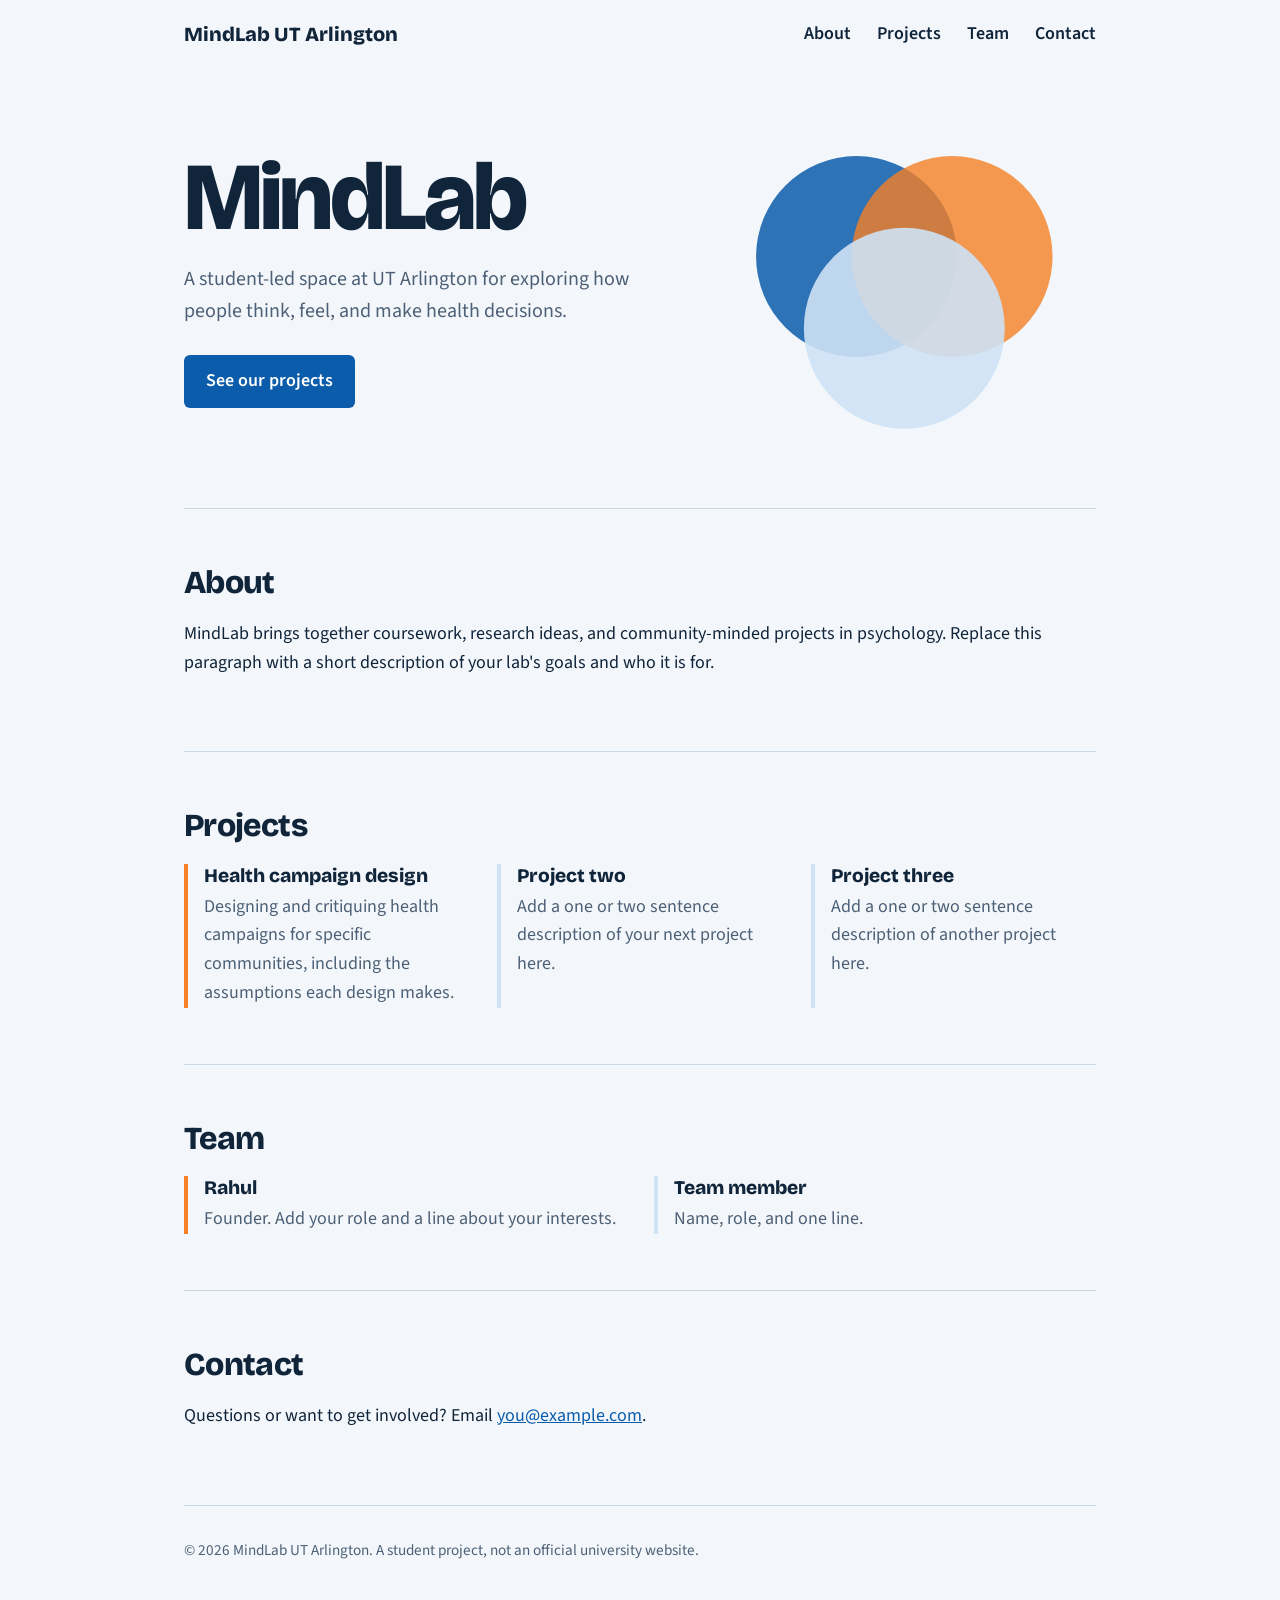
==== index.html @ 48d5389b "Add files via upload" ====
<!DOCTYPE html>
<html lang="en">
<head>
<meta charset="utf-8">
<meta name="viewport" content="width=device-width, initial-scale=1">
<title>MindLab UT Arlington</title>
<meta name="description" content="MindLab UT Arlington: psychology and health research projects.">
<link rel="stylesheet" href="https://fonts.googleapis.com/css2?family=Bricolage+Grotesque:opsz,wght@12..96,500;12..96,800&family=Source+Sans+3:wght@400;600&display=swap">
<style>
  :root{
    --ink:#10243a; --muted:#4d6076; --paper:#f3f7fb; --blue:#0b5cab; --sky:#cfe3f6; --orange:#f58025; --line:#c9d6e3;
    --head:"Bricolage Grotesque","Segoe UI",Arial,sans-serif; --body:"Source Sans 3","Segoe UI",Arial,sans-serif;
  }
  *{box-sizing:border-box}
  html{scroll-behavior:smooth}
  body{margin:0;background:var(--paper);color:var(--ink);font:18px/1.6 var(--body)}
  a{color:var(--blue)}
  a:focus-visible,button:focus-visible{outline:3px solid var(--orange);outline-offset:3px}
  .wrap{max-width:960px;margin:0 auto;padding:0 24px}
  header.top{display:flex;justify-content:space-between;align-items:center;padding:20px 0}
  .brand{font:800 20px var(--head);color:var(--ink);text-decoration:none}
  nav a{margin-left:22px;color:var(--ink);text-decoration:none;font-weight:600}
  nav a:hover{color:var(--blue)}
  .hero{display:grid;grid-template-columns:1.3fr 1fr;gap:32px;align-items:center;padding:56px 0 72px}
  h1{font:800 clamp(3rem,9vw,6rem)/.95 var(--head);margin:0 0 20px;letter-spacing:-.03em}
  .hero p{font-size:1.25rem;color:var(--muted);max-width:30em;margin:0 0 28px}
  .btn{display:inline-block;background:var(--blue);color:#fff;padding:12px 22px;border-radius:6px;text-decoration:none;font-weight:600}
  .btn:hover{background:#094a8b}
  .hero svg{width:100%;height:auto}
  section{padding:56px 0;border-top:1px solid var(--line)}
  h2{font:800 2rem/1.1 var(--head);margin:0 0 20px;letter-spacing:-.02em}
  .cols{display:grid;grid-template-columns:repeat(auto-fit,minmax(250px,1fr));gap:28px}
  h3{font:800 1.2rem var(--head);margin:0 0 6px}
  .item p{margin:0;color:var(--muted)}
  .item{border-left:4px solid var(--sky);padding-left:16px}
  .item:first-child{border-left-color:var(--orange)}
  footer{padding:32px 0 48px;color:var(--muted);font-size:.95rem;border-top:1px solid var(--line)}
  @media (max-width:720px){.hero{grid-template-columns:1fr;padding-top:24px}.hero svg{max-width:280px}nav a{margin-left:14px}}
</style>
</head>
<body>
<div class="wrap">
  <header class="top">
    <a class="brand" href="#top">MindLab UT Arlington</a>
    <nav aria-label="Main">
      <a href="#about">About</a>
      <a href="#projects">Projects</a>
      <a href="#team">Team</a>
      <a href="#contact">Contact</a>
    </nav>
  </header>

  <main id="top">
    <div class="hero">
      <div>
        <h1>MindLab</h1>
        <p>A student-led space at UT Arlington for exploring how people think, feel, and make health decisions.</p>
        <a class="btn" href="#projects">See our projects</a>
      </div>
      <svg viewBox="0 0 320 260" role="img" aria-label="Three overlapping circles representing ideas coming together">
        <circle cx="120" cy="110" r="84" fill="#0b5cab" fill-opacity=".85"/>
        <circle cx="200" cy="110" r="84" fill="#f58025" fill-opacity=".8"/>
        <circle cx="160" cy="170" r="84" fill="#cfe3f6" fill-opacity=".9"/>
      </svg>
    </div>

    <section id="about">
      <h2>About</h2>
      <p>MindLab brings together coursework, research ideas, and community-minded projects in psychology. Replace this paragraph with a short description of your lab's goals and who it is for.</p>
    </section>

    <section id="projects">
      <h2>Projects</h2>
      <div class="cols">
        <div class="item">
          <h3>Health campaign design</h3>
          <p>Designing and critiquing health campaigns for specific communities, including the assumptions each design makes.</p>
        </div>
        <div class="item">
          <h3>Project two</h3>
          <p>Add a one or two sentence description of your next project here.</p>
        </div>
        <div class="item">
          <h3>Project three</h3>
          <p>Add a one or two sentence description of another project here.</p>
        </div>
      </div>
    </section>

    <section id="team">
      <h2>Team</h2>
      <div class="cols">
        <div class="item"><h3>Rahul</h3><p>Founder. Add your role and a line about your interests.</p></div>
        <div class="item"><h3>Team member</h3><p>Name, role, and one line.</p></div>
      </div>
    </section>

    <section id="contact">
      <h2>Contact</h2>
      <p>Questions or want to get involved? Email <a href="mailto:you@example.com">you@example.com</a>.</p>
    </section>
  </main>

  <footer>© 2026 MindLab UT Arlington. A student project, not an official university website.</footer>
</div>
</body>
</html>
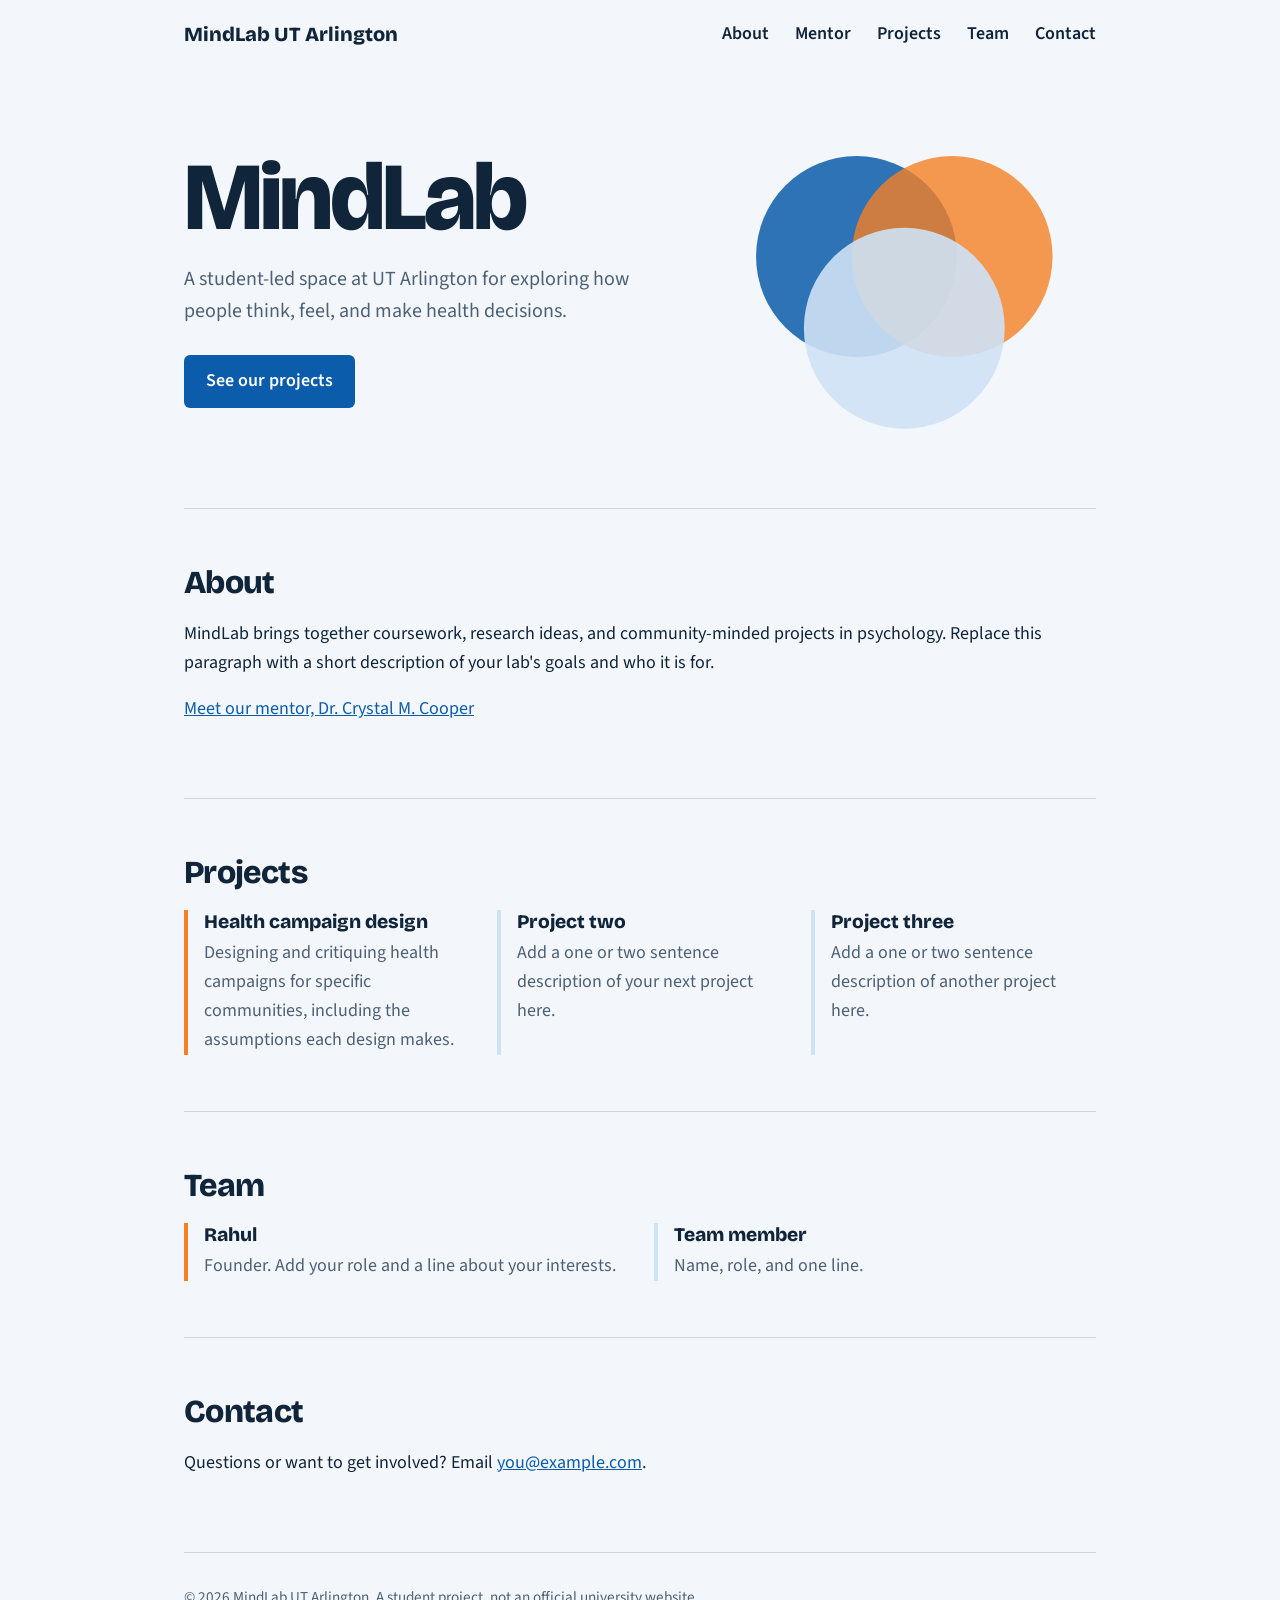
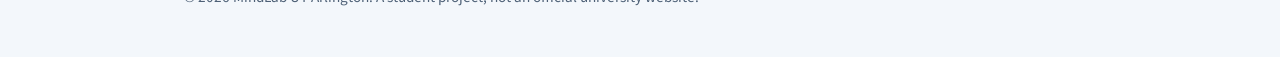
==== commit 94b0796a: "Rename index (1).html to index.html" ====
--- a/index.html
+++ b/index.html
@@ -44,6 +44,7 @@
     <a class="brand" href="#top">MindLab UT Arlington</a>
     <nav aria-label="Main">
       <a href="#about">About</a>
+      <a href="mentor.html">Mentor</a>
       <a href="#projects">Projects</a>
       <a href="#team">Team</a>
       <a href="#contact">Contact</a>
@@ -67,6 +68,7 @@
     <section id="about">
       <h2>About</h2>
       <p>MindLab brings together coursework, research ideas, and community-minded projects in psychology. Replace this paragraph with a short description of your lab's goals and who it is for.</p>
+      <p><a href="mentor.html">Meet our mentor, Dr. Crystal M. Cooper</a></p>
     </section>
 
     <section id="projects">
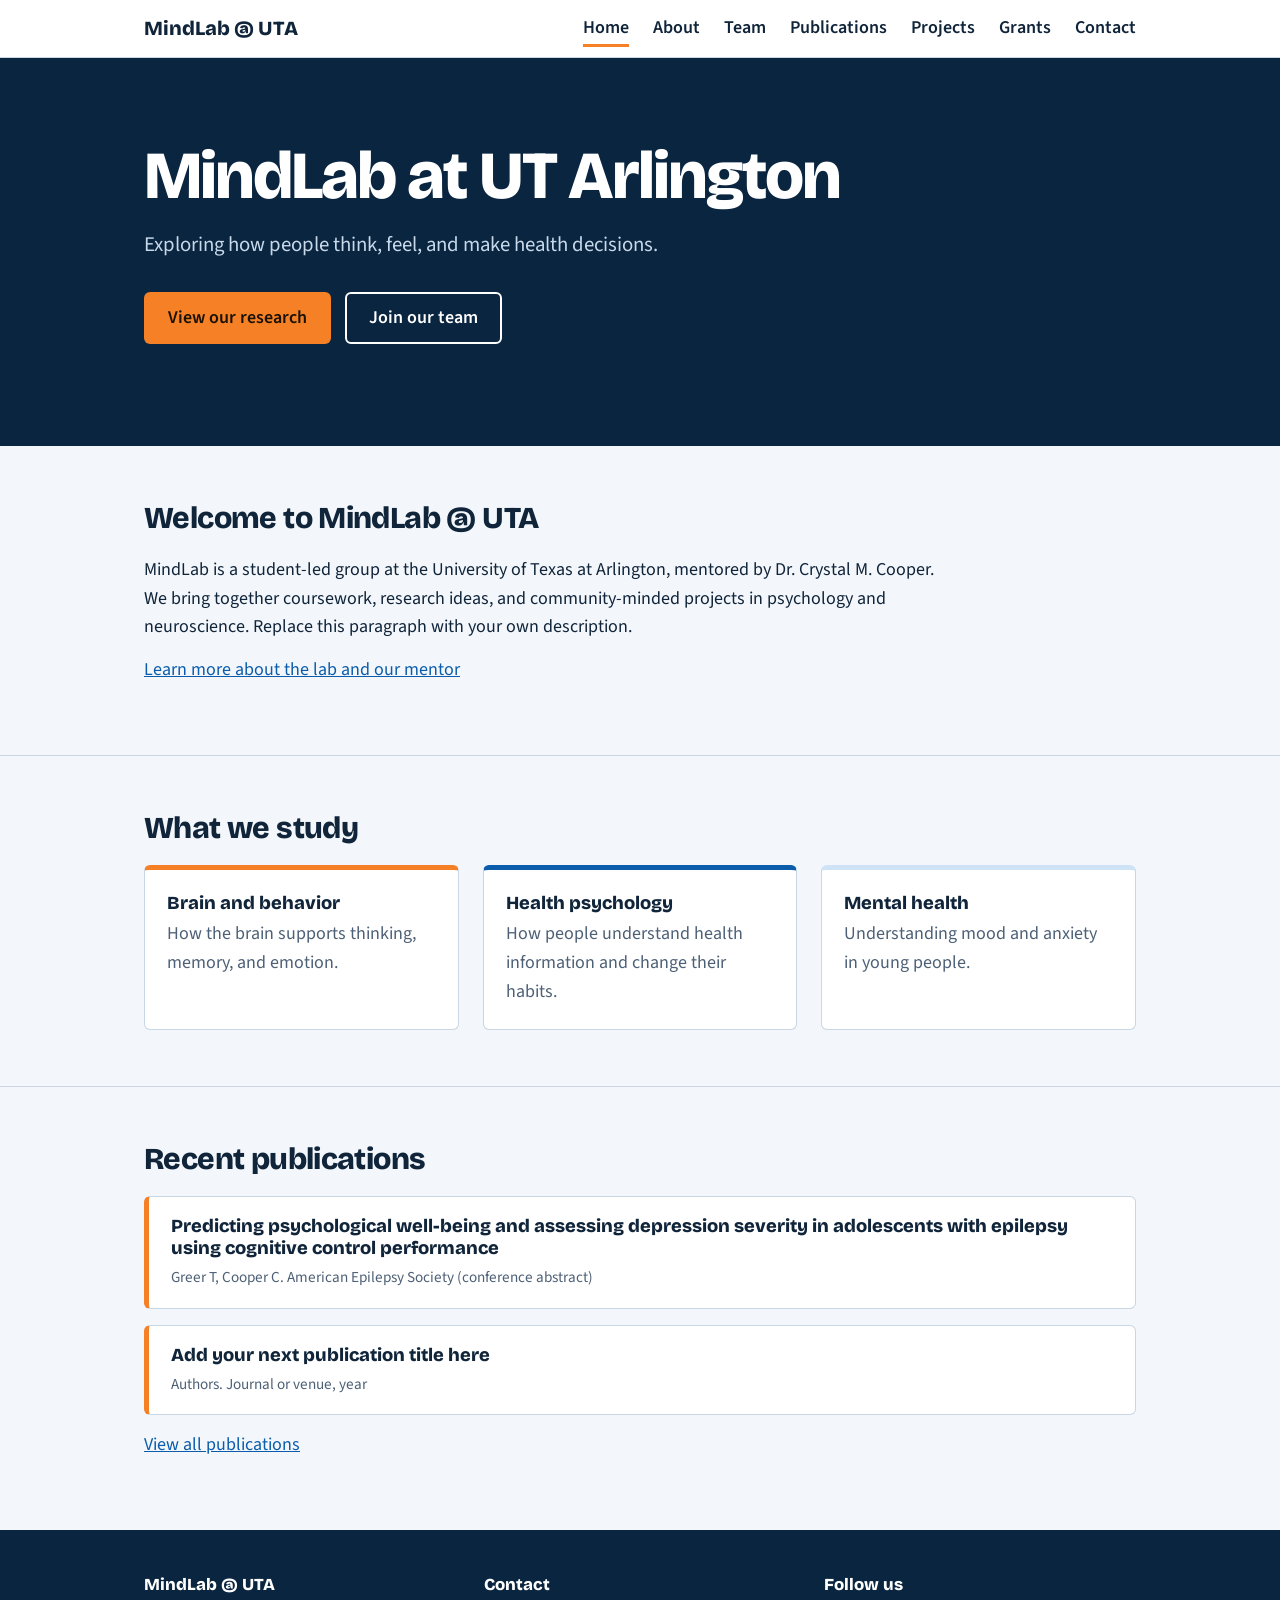
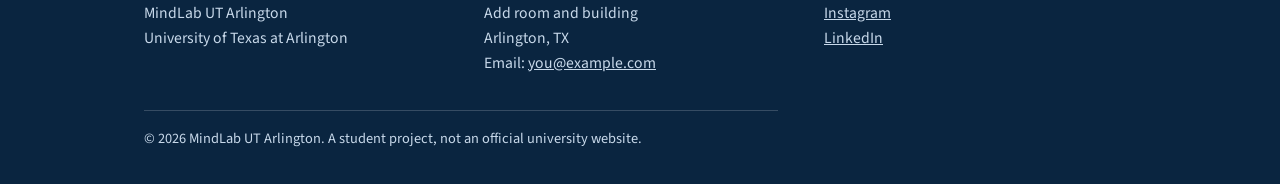
==== commit dd0c461c: "Add files via upload" ====
--- a/index.html
+++ b/index.html
@@ -3,107 +3,89 @@
 <head>
 <meta charset="utf-8">
 <meta name="viewport" content="width=device-width, initial-scale=1">
-<title>MindLab UT Arlington</title>
-<meta name="description" content="MindLab UT Arlington: psychology and health research projects.">
+<title>MindLab @ UTA - Home</title>
 <link rel="stylesheet" href="https://fonts.googleapis.com/css2?family=Bricolage+Grotesque:opsz,wght@12..96,500;12..96,800&family=Source+Sans+3:wght@400;600&display=swap">
-<style>
-  :root{
-    --ink:#10243a; --muted:#4d6076; --paper:#f3f7fb; --blue:#0b5cab; --sky:#cfe3f6; --orange:#f58025; --line:#c9d6e3;
-    --head:"Bricolage Grotesque","Segoe UI",Arial,sans-serif; --body:"Source Sans 3","Segoe UI",Arial,sans-serif;
-  }
-  *{box-sizing:border-box}
-  html{scroll-behavior:smooth}
-  body{margin:0;background:var(--paper);color:var(--ink);font:18px/1.6 var(--body)}
-  a{color:var(--blue)}
-  a:focus-visible,button:focus-visible{outline:3px solid var(--orange);outline-offset:3px}
-  .wrap{max-width:960px;margin:0 auto;padding:0 24px}
-  header.top{display:flex;justify-content:space-between;align-items:center;padding:20px 0}
-  .brand{font:800 20px var(--head);color:var(--ink);text-decoration:none}
-  nav a{margin-left:22px;color:var(--ink);text-decoration:none;font-weight:600}
-  nav a:hover{color:var(--blue)}
-  .hero{display:grid;grid-template-columns:1.3fr 1fr;gap:32px;align-items:center;padding:56px 0 72px}
-  h1{font:800 clamp(3rem,9vw,6rem)/.95 var(--head);margin:0 0 20px;letter-spacing:-.03em}
-  .hero p{font-size:1.25rem;color:var(--muted);max-width:30em;margin:0 0 28px}
-  .btn{display:inline-block;background:var(--blue);color:#fff;padding:12px 22px;border-radius:6px;text-decoration:none;font-weight:600}
-  .btn:hover{background:#094a8b}
-  .hero svg{width:100%;height:auto}
-  section{padding:56px 0;border-top:1px solid var(--line)}
-  h2{font:800 2rem/1.1 var(--head);margin:0 0 20px;letter-spacing:-.02em}
-  .cols{display:grid;grid-template-columns:repeat(auto-fit,minmax(250px,1fr));gap:28px}
-  h3{font:800 1.2rem var(--head);margin:0 0 6px}
-  .item p{margin:0;color:var(--muted)}
-  .item{border-left:4px solid var(--sky);padding-left:16px}
-  .item:first-child{border-left-color:var(--orange)}
-  footer{padding:32px 0 48px;color:var(--muted);font-size:.95rem;border-top:1px solid var(--line)}
-  @media (max-width:720px){.hero{grid-template-columns:1fr;padding-top:24px}.hero svg{max-width:280px}nav a{margin-left:14px}}
-</style>
+<link rel="stylesheet" href="style.css">
 </head>
 <body>
-<div class="wrap">
-  <header class="top">
-    <a class="brand" href="#top">MindLab UT Arlington</a>
+<header class="site-header">
+  <div class="wrap">
+    <a class="brand" href="index.html">MindLab @ UTA</a>
     <nav aria-label="Main">
-      <a href="#about">About</a>
-      <a href="mentor.html">Mentor</a>
-      <a href="#projects">Projects</a>
-      <a href="#team">Team</a>
-      <a href="#contact">Contact</a>
+      <a href="index.html" class="active">Home</a>
+      <a href="about.html">About</a>
+      <a href="team.html">Team</a>
+      <a href="publications.html">Publications</a>
+      <a href="projects.html">Projects</a>
+      <a href="grants.html">Grants</a>
+      <a href="contact.html">Contact</a>
     </nav>
-  </header>
+  </div>
+</header>
+<div class="hero">
+  <div class="wrap">
+    <!-- EDIT: main headline and tagline -->
+    <h1>MindLab at UT Arlington</h1>
+    <p>Exploring how people think, feel, and make health decisions.</p>
+    <a class="btn" href="projects.html">View our research</a>
+    <a class="btn alt" href="contact.html">Join our team</a>
+  </div>
+</div>
+<main>
+<section>
+  <div class="wrap">
+    <!-- EDIT: welcome paragraph -->
+    <h2>Welcome to MindLab @ UTA</h2>
+    <p>MindLab is a student-led group at the University of Texas at Arlington, mentored by Dr. Crystal M. Cooper. We bring together coursework, research ideas, and community-minded projects in psychology and neuroscience. Replace this paragraph with your own description.</p>
+    <p><a href="about.html">Learn more about the lab and our mentor</a></p>
+  </div>
+</section>
+<section>
+  <div class="wrap">
+    <h2>What we study</h2>
+    <!-- EDIT: three focus areas. Copy a whole <div class="card"> block to add another. -->
+    <div class="cards">
+      <div class="card"><h3>Brain and behavior</h3><p>How the brain supports thinking, memory, and emotion.</p></div>
+      <div class="card"><h3>Health psychology</h3><p>How people understand health information and change their habits.</p></div>
+      <div class="card"><h3>Mental health</h3><p>Understanding mood and anxiety in young people.</p></div>
+    </div>
+  </div>
+</section>
+<section>
+  <div class="wrap">
+    <h2>Recent publications</h2>
+    <!-- EDIT: replace these with your lab's papers. Copy a whole <div class="pub"> block to add another. -->
+    <div class="pub">
+      <h3>Predicting psychological well-being and assessing depression severity in adolescents with epilepsy using cognitive control performance</h3>
+      <p class="meta">Greer T, Cooper C. American Epilepsy Society (conference abstract)</p>
+    </div>
+    <div class="pub">
+      <h3>Add your next publication title here</h3>
+      <p class="meta">Authors. Journal or venue, year</p>
+    </div>
+    <p><a href="publications.html">View all publications</a></p>
+  </div>
+</section>
+</main>
 
-  <main id="top">
-    <div class="hero">
+<footer class="site-footer">
+  <div class="wrap">
+    <div class="cols">
       <div>
-        <h1>MindLab</h1>
-        <p>A student-led space at UT Arlington for exploring how people think, feel, and make health decisions.</p>
-        <a class="btn" href="#projects">See our projects</a>
+        <h3>MindLab @ UTA</h3>
+        <p><!-- EDIT: lab full name -->MindLab UT Arlington<br>University of Texas at Arlington</p>
       </div>
-      <svg viewBox="0 0 320 260" role="img" aria-label="Three overlapping circles representing ideas coming together">
-        <circle cx="120" cy="110" r="84" fill="#0b5cab" fill-opacity=".85"/>
-        <circle cx="200" cy="110" r="84" fill="#f58025" fill-opacity=".8"/>
-        <circle cx="160" cy="170" r="84" fill="#cfe3f6" fill-opacity=".9"/>
-      </svg>
+      <div>
+        <h3>Contact</h3>
+        <p><!-- EDIT: room, address, email -->Add room and building<br>Arlington, TX<br>Email: <a href="mailto:you@example.com">you@example.com</a></p>
+      </div>
+      <div>
+        <h3>Follow us</h3>
+        <p><!-- EDIT: replace # with your real links --><a href="#">Instagram</a><br><a href="#">LinkedIn</a></p>
+      </div>
     </div>
-
-    <section id="about">
-      <h2>About</h2>
-      <p>MindLab brings together coursework, research ideas, and community-minded projects in psychology. Replace this paragraph with a short description of your lab's goals and who it is for.</p>
-      <p><a href="mentor.html">Meet our mentor, Dr. Crystal M. Cooper</a></p>
-    </section>
-
-    <section id="projects">
-      <h2>Projects</h2>
-      <div class="cols">
-        <div class="item">
-          <h3>Health campaign design</h3>
-          <p>Designing and critiquing health campaigns for specific communities, including the assumptions each design makes.</p>
-        </div>
-        <div class="item">
-          <h3>Project two</h3>
-          <p>Add a one or two sentence description of your next project here.</p>
-        </div>
-        <div class="item">
-          <h3>Project three</h3>
-          <p>Add a one or two sentence description of another project here.</p>
-        </div>
-      </div>
-    </section>
-
-    <section id="team">
-      <h2>Team</h2>
-      <div class="cols">
-        <div class="item"><h3>Rahul</h3><p>Founder. Add your role and a line about your interests.</p></div>
-        <div class="item"><h3>Team member</h3><p>Name, role, and one line.</p></div>
-      </div>
-    </section>
-
-    <section id="contact">
-      <h2>Contact</h2>
-      <p>Questions or want to get involved? Email <a href="mailto:you@example.com">you@example.com</a>.</p>
-    </section>
-  </main>
-
-  <footer>© 2026 MindLab UT Arlington. A student project, not an official university website.</footer>
-</div>
+    <p class="copy">&copy; 2026 MindLab UT Arlington. A student project, not an official university website.</p>
+  </div>
+</footer>
 </body>
 </html>
--- a/style.css
+++ b/style.css
@@ -0,0 +1,84 @@
+/* MindLab UT Arlington - shared styles. Change colors in :root below. */
+:root{
+  --ink:#10243a; --muted:#4d6076; --paper:#f3f7fb; --white:#fff; --blue:#0b5cab; --navy:#0a2540; --sky:#cfe3f6; --orange:#f58025; --line:#c9d6e3;
+  --head:"Bricolage Grotesque","Segoe UI",Arial,sans-serif; --body:"Source Sans 3","Segoe UI",Arial,sans-serif;
+}
+*{box-sizing:border-box}
+html{scroll-behavior:smooth}
+body{margin:0;background:var(--paper);color:var(--ink);font:18px/1.6 var(--body)}
+a{color:var(--blue)}
+a:focus-visible{outline:3px solid var(--orange);outline-offset:3px}
+.wrap{max-width:1040px;margin:0 auto;padding:0 24px}
+p{margin:0 0 14px;max-width:44em}
+h2{font:800 1.9rem/1.1 var(--head);margin:0 0 20px;letter-spacing:-.02em}
+h3{font:800 1.15rem var(--head);margin:0 0 6px}
+
+/* Header */
+.site-header{background:var(--white);border-bottom:1px solid var(--line)}
+.site-header .wrap{display:flex;justify-content:space-between;align-items:center;flex-wrap:wrap;gap:8px;padding-top:14px;padding-bottom:14px}
+.brand{font:800 20px var(--head);color:var(--ink);text-decoration:none}
+.site-header nav a{margin-left:20px;color:var(--ink);text-decoration:none;font-weight:600;padding:4px 0;border-bottom:3px solid transparent}
+.site-header nav a:hover{color:var(--blue)}
+.site-header nav a.active{border-bottom-color:var(--orange)}
+
+/* Hero */
+.hero{background:var(--navy);color:var(--white);padding:84px 0 92px}
+.hero h1{font:800 clamp(2.4rem,6vw,4.2rem)/1.02 var(--head);margin:0 0 18px;letter-spacing:-.03em;max-width:14em}
+.hero p{font-size:1.3rem;color:#c8d9ea;margin:0 0 30px}
+.btn{display:inline-block;background:var(--orange);color:#1a1205;padding:12px 24px;border-radius:6px;text-decoration:none;font-weight:600;margin:0 10px 10px 0}
+.btn:hover{background:#ff9444}
+.btn.alt{background:transparent;color:var(--white);border:2px solid var(--white);padding:10px 22px}
+.btn.alt:hover{background:rgba(255,255,255,.12)}
+.btn.blue{background:var(--blue);color:#fff}
+.btn.blue:hover{background:#094a8b}
+.btn.outline{background:transparent;color:var(--blue);border:2px solid var(--blue);padding:8px 16px;font-size:.95rem}
+.btn.outline:hover{background:var(--sky)}
+
+/* Page title band (inner pages) */
+.page-title{background:var(--navy);color:var(--white);padding:44px 0}
+.page-title h1{font:800 clamp(2rem,5vw,3rem)/1.05 var(--head);margin:0;letter-spacing:-.02em}
+
+/* Sections */
+section{padding:56px 0}
+section + section{border-top:1px solid var(--line)}
+.cards{display:grid;grid-template-columns:repeat(auto-fit,minmax(260px,1fr));gap:24px}
+.card{background:var(--white);border:1px solid var(--line);border-top:5px solid var(--sky);border-radius:6px;padding:22px}
+.card:nth-child(1){border-top-color:var(--orange)}
+.card:nth-child(2){border-top-color:var(--blue)}
+.card p{margin:0;color:var(--muted)}
+.pub{background:var(--white);border:1px solid var(--line);border-left:5px solid var(--orange);border-radius:6px;padding:18px 22px;margin-bottom:16px}
+.pub p{margin:0;color:var(--muted)}
+.pub .meta{font-size:.95rem;margin-top:4px}
+
+/* About / mentor */
+.mentor{display:grid;grid-template-columns:1.5fr 1fr;gap:40px;align-items:start}
+.roles{margin:0 0 18px;padding:0;list-style:none;color:var(--muted)}
+.roles li{padding:6px 0 6px 14px;border-left:4px solid var(--sky)}
+.roles li:first-child{border-left-color:var(--orange);color:var(--ink);font-weight:600}
+.portrait{aspect-ratio:4/5;background:var(--sky);border-radius:8px;display:grid;place-items:center;color:var(--muted);text-align:center;padding:16px;font-size:.95rem}
+.portrait img{width:100%;height:100%;object-fit:cover;border-radius:8px}
+.entry{display:grid;grid-template-columns:150px 1fr;gap:20px;padding:12px 0}
+.entry .when{color:var(--muted);font-weight:600}
+.entry p{margin:0;color:var(--muted)}
+ul.plain{margin:0;padding-left:20px;max-width:44em}
+ul.plain li{margin-bottom:10px}
+.awards{display:grid;grid-template-columns:repeat(auto-fit,minmax(220px,1fr));gap:20px}
+.award{border-left:4px solid var(--orange);padding-left:14px}
+.award p{margin:0;color:var(--muted);font-size:.95rem}
+
+/* Footer */
+.site-footer{background:var(--navy);color:#c8d9ea;padding:44px 0 28px;font-size:.98rem}
+.site-footer h3{color:var(--white);font-size:1.05rem}
+.site-footer a{color:#c8d9ea}
+.site-footer .cols{display:grid;grid-template-columns:repeat(auto-fit,minmax(220px,1fr));gap:28px}
+.site-footer p{margin:0 0 6px}
+.site-footer .copy{margin-top:28px;padding-top:16px;border-top:1px solid rgba(255,255,255,.18);font-size:.9rem}
+
+@media (max-width:720px){
+  .mentor{grid-template-columns:1fr;gap:24px}
+  .portrait{max-width:240px}
+  .entry{grid-template-columns:1fr;gap:2px}
+  .site-header nav a{margin-left:12px}
+  .hero{padding:56px 0 64px}
+}
+@media (prefers-reduced-motion:no-preference){html{scroll-behavior:smooth}}
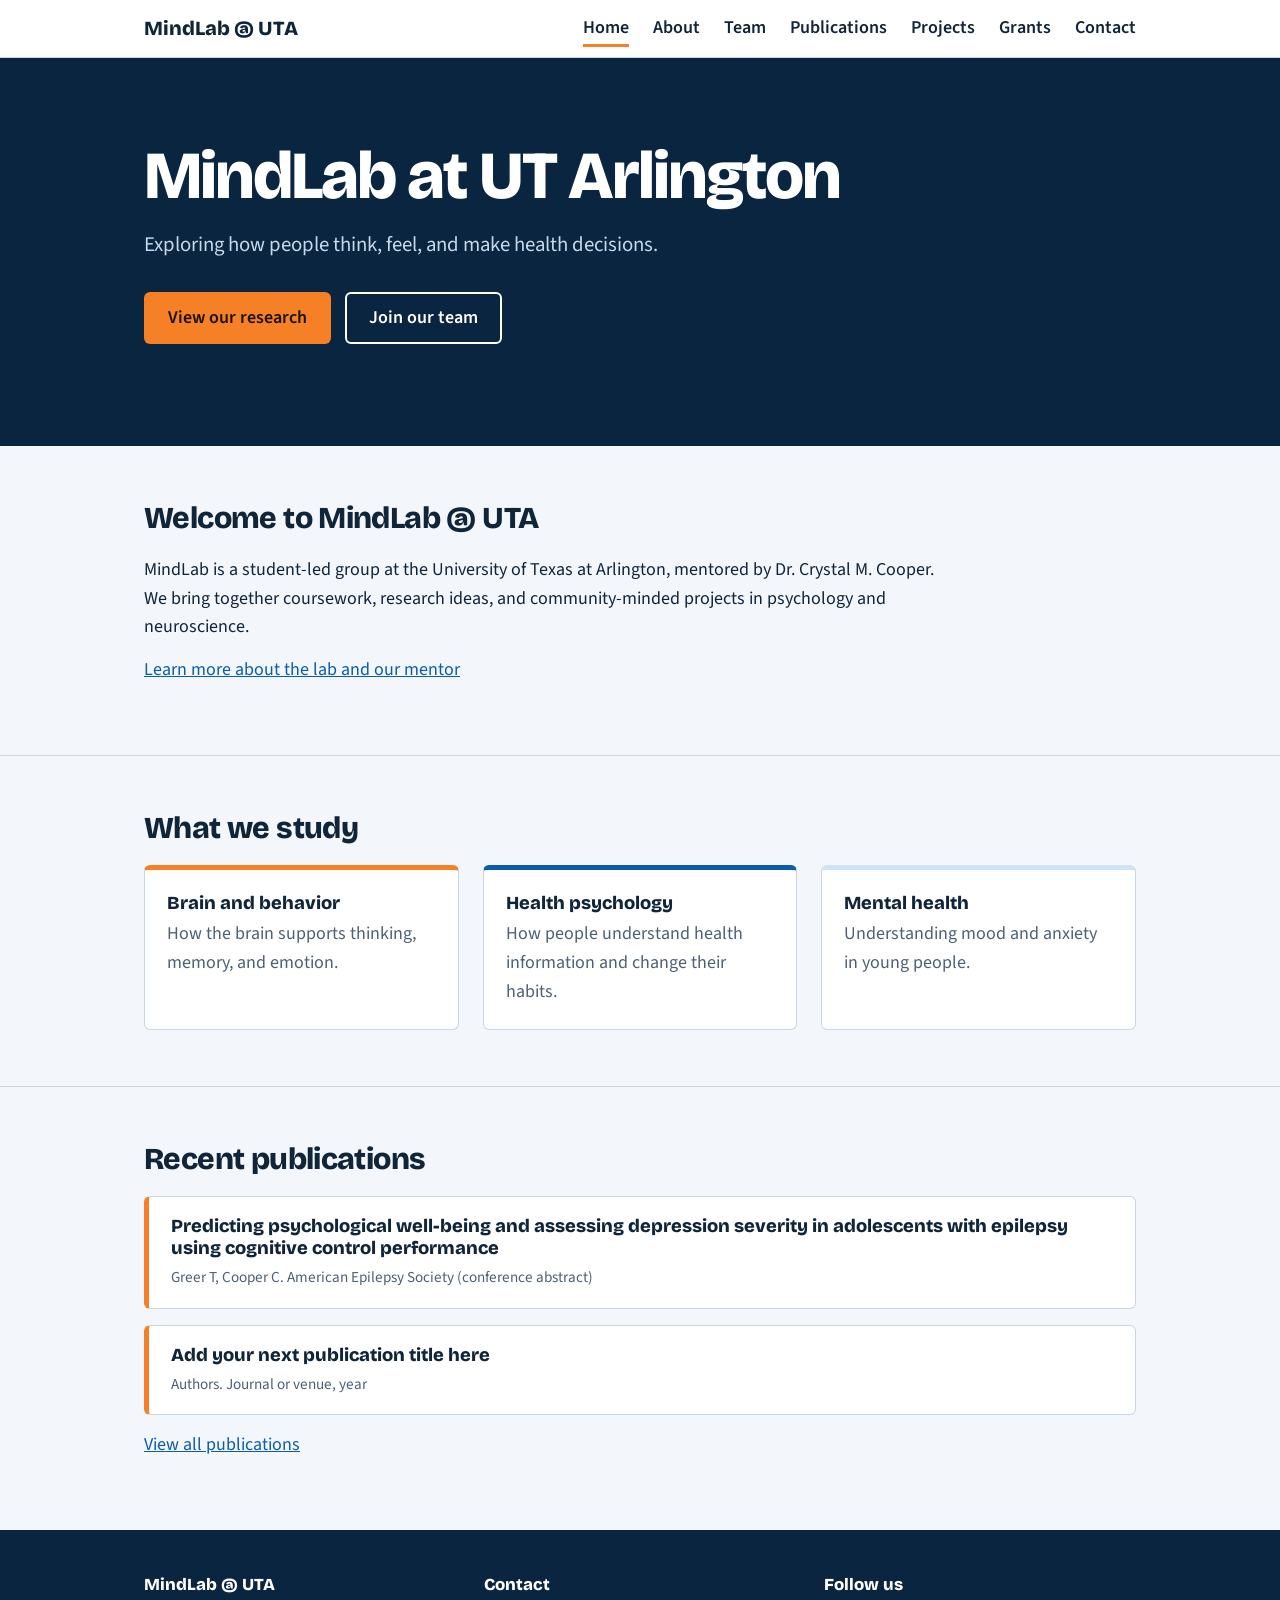
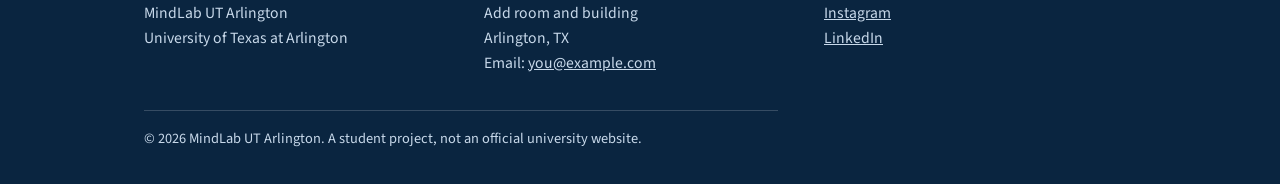
==== commit 2c65b528: "Update index.html" ====
--- a/index.html
+++ b/index.html
@@ -36,7 +36,7 @@
   <div class="wrap">
     <!-- EDIT: welcome paragraph -->
     <h2>Welcome to MindLab @ UTA</h2>
-    <p>MindLab is a student-led group at the University of Texas at Arlington, mentored by Dr. Crystal M. Cooper. We bring together coursework, research ideas, and community-minded projects in psychology and neuroscience. Replace this paragraph with your own description.</p>
+    <p>MindLab is a student-led group at the University of Texas at Arlington, mentored by Dr. Crystal M. Cooper. We bring together coursework, research ideas, and community-minded projects in psychology and neuroscience.</p>
     <p><a href="about.html">Learn more about the lab and our mentor</a></p>
   </div>
 </section>
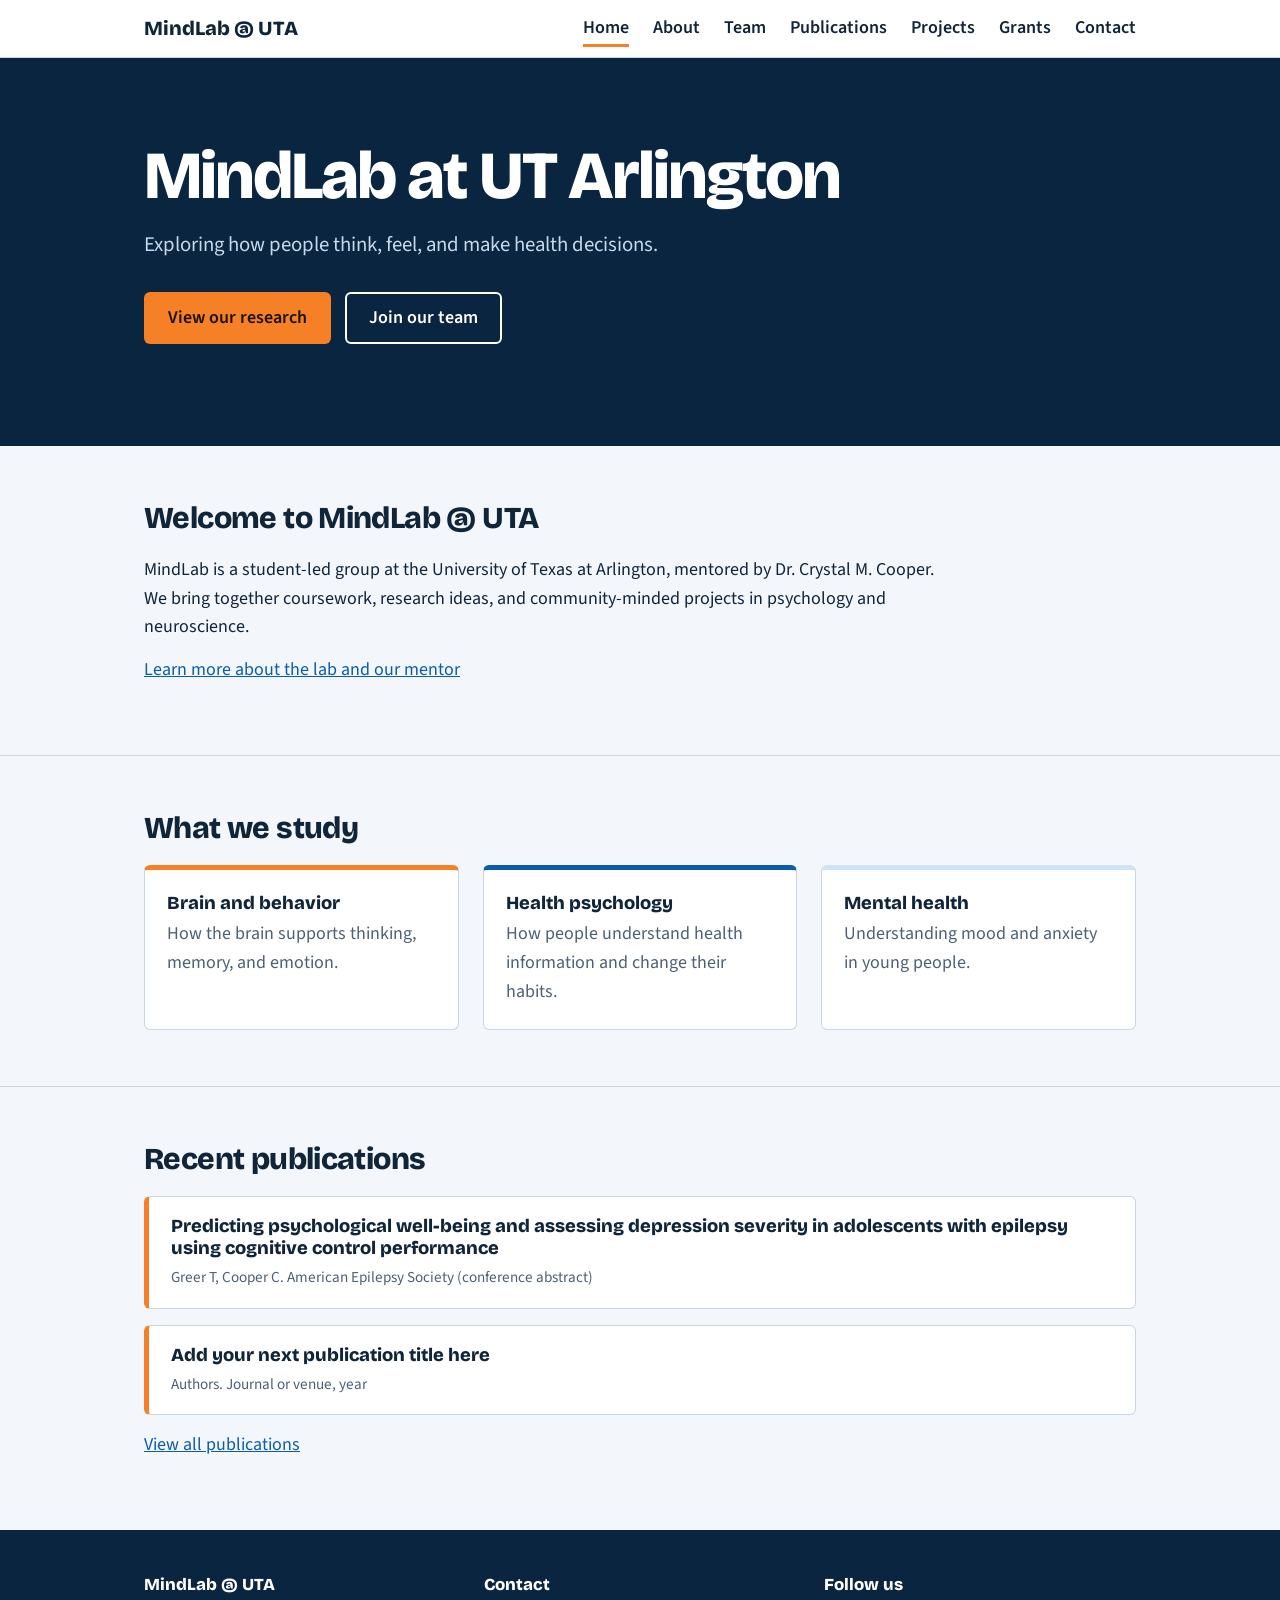
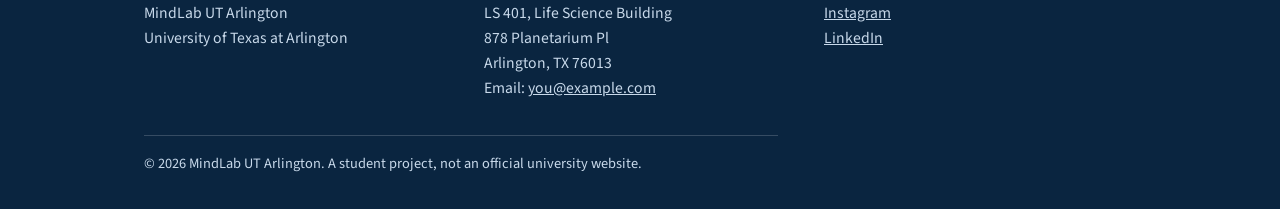
==== commit fc9b05be: "Update index.html" ====
--- a/index.html
+++ b/index.html
@@ -77,7 +77,7 @@
       </div>
       <div>
         <h3>Contact</h3>
-        <p><!-- EDIT: room, address, email -->Add room and building<br>Arlington, TX<br>Email: <a href="mailto:you@example.com">you@example.com</a></p>
+        <p><!-- EDIT: room, address, email -->LS 401, Life Science Building<br>878 Planetarium Pl<br>Arlington, TX 76013<br>Email: <a href="mailto:you@example.com">you@example.com</a></p>
       </div>
       <div>
         <h3>Follow us</h3>
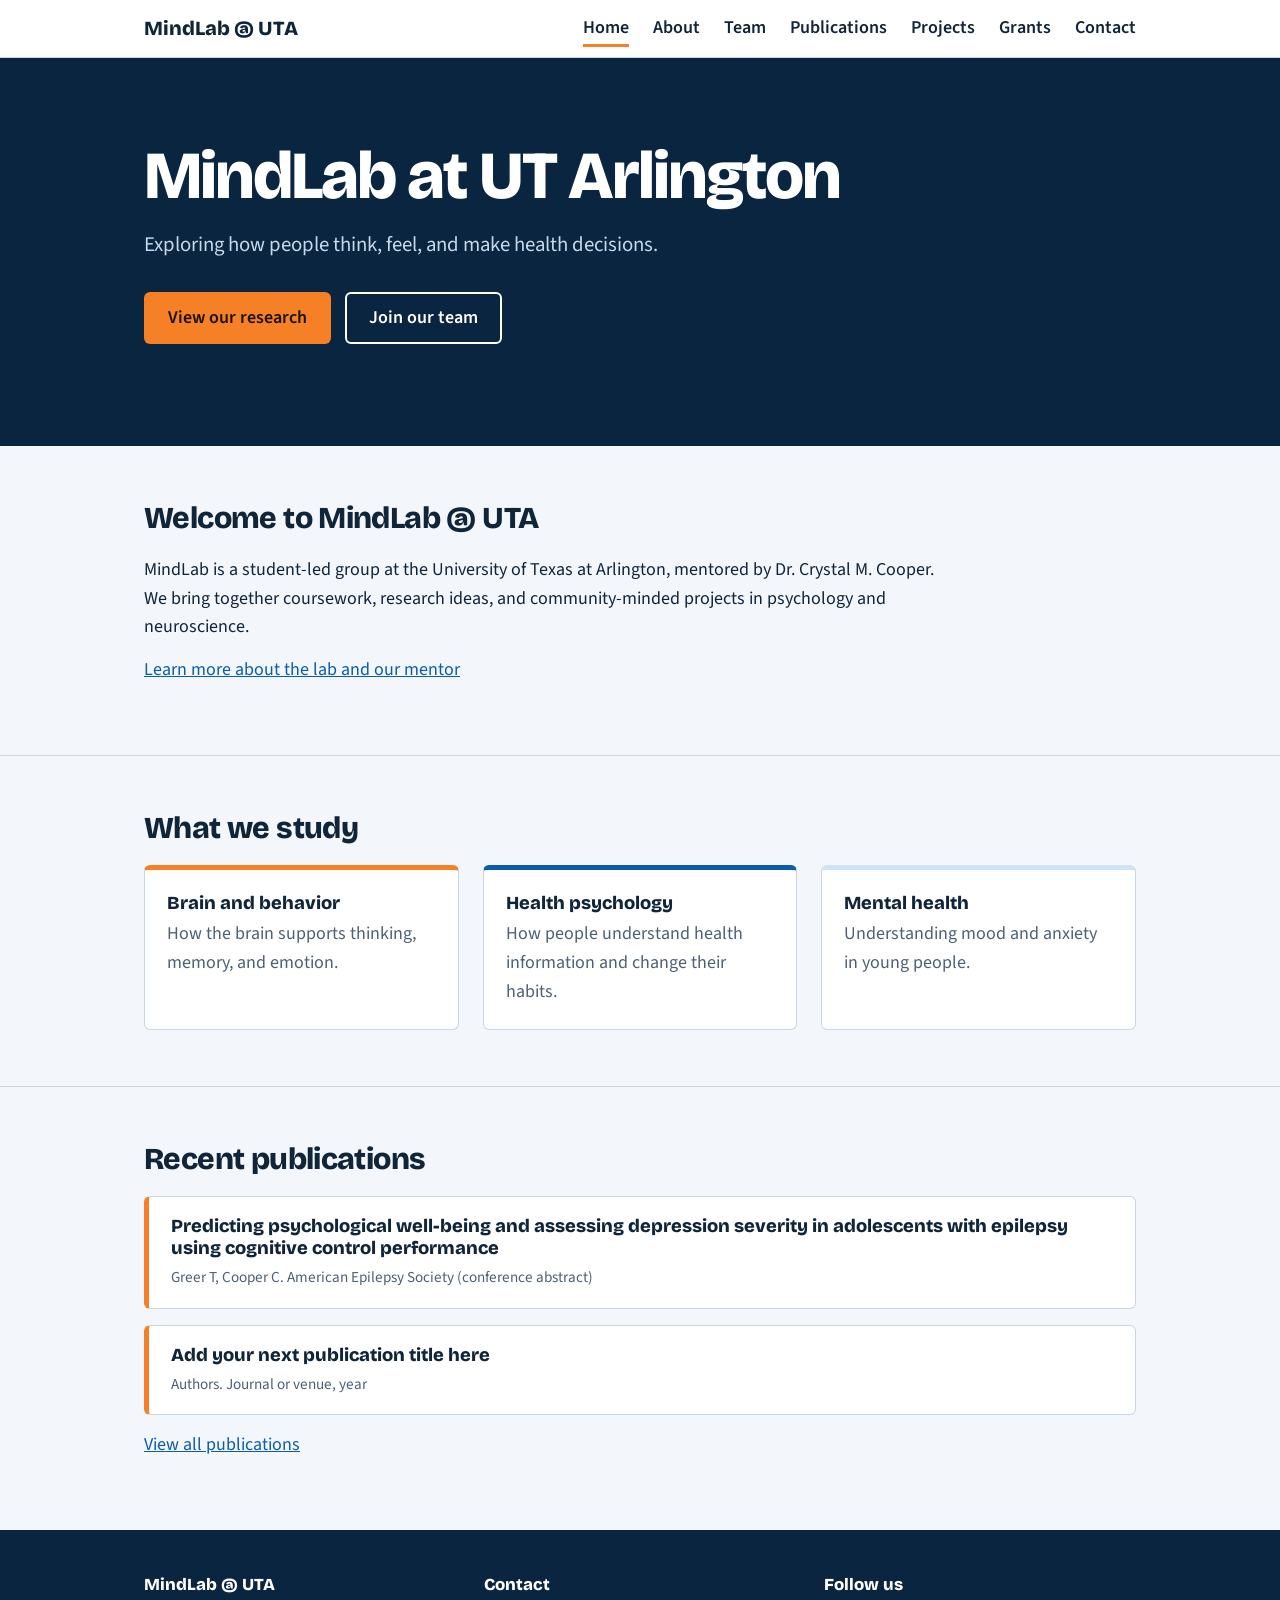
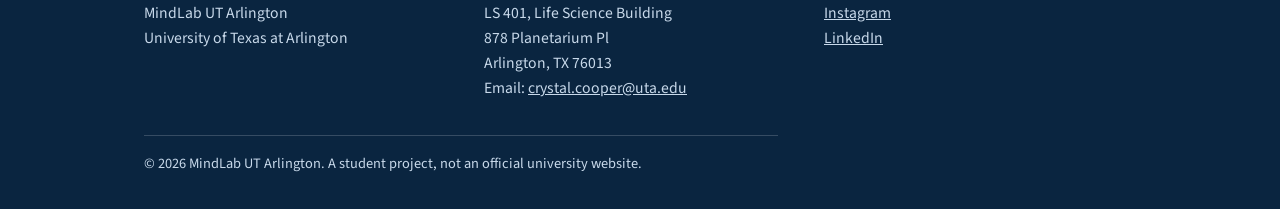
==== commit 6d17e215: "Update index.html" ====
--- a/index.html
+++ b/index.html
@@ -77,7 +77,7 @@
       </div>
       <div>
         <h3>Contact</h3>
-        <p><!-- EDIT: room, address, email -->LS 401, Life Science Building<br>878 Planetarium Pl<br>Arlington, TX 76013<br>Email: <a href="mailto:you@example.com">you@example.com</a></p>
+        <p><!-- EDIT: room, address, email -->LS 401, Life Science Building<br>878 Planetarium Pl<br>Arlington, TX 76013<br>Email: <a href="mailto:crystal.cooper@uta.edu">crystal.cooper@uta.edu</a></p>
       </div>
       <div>
         <h3>Follow us</h3>
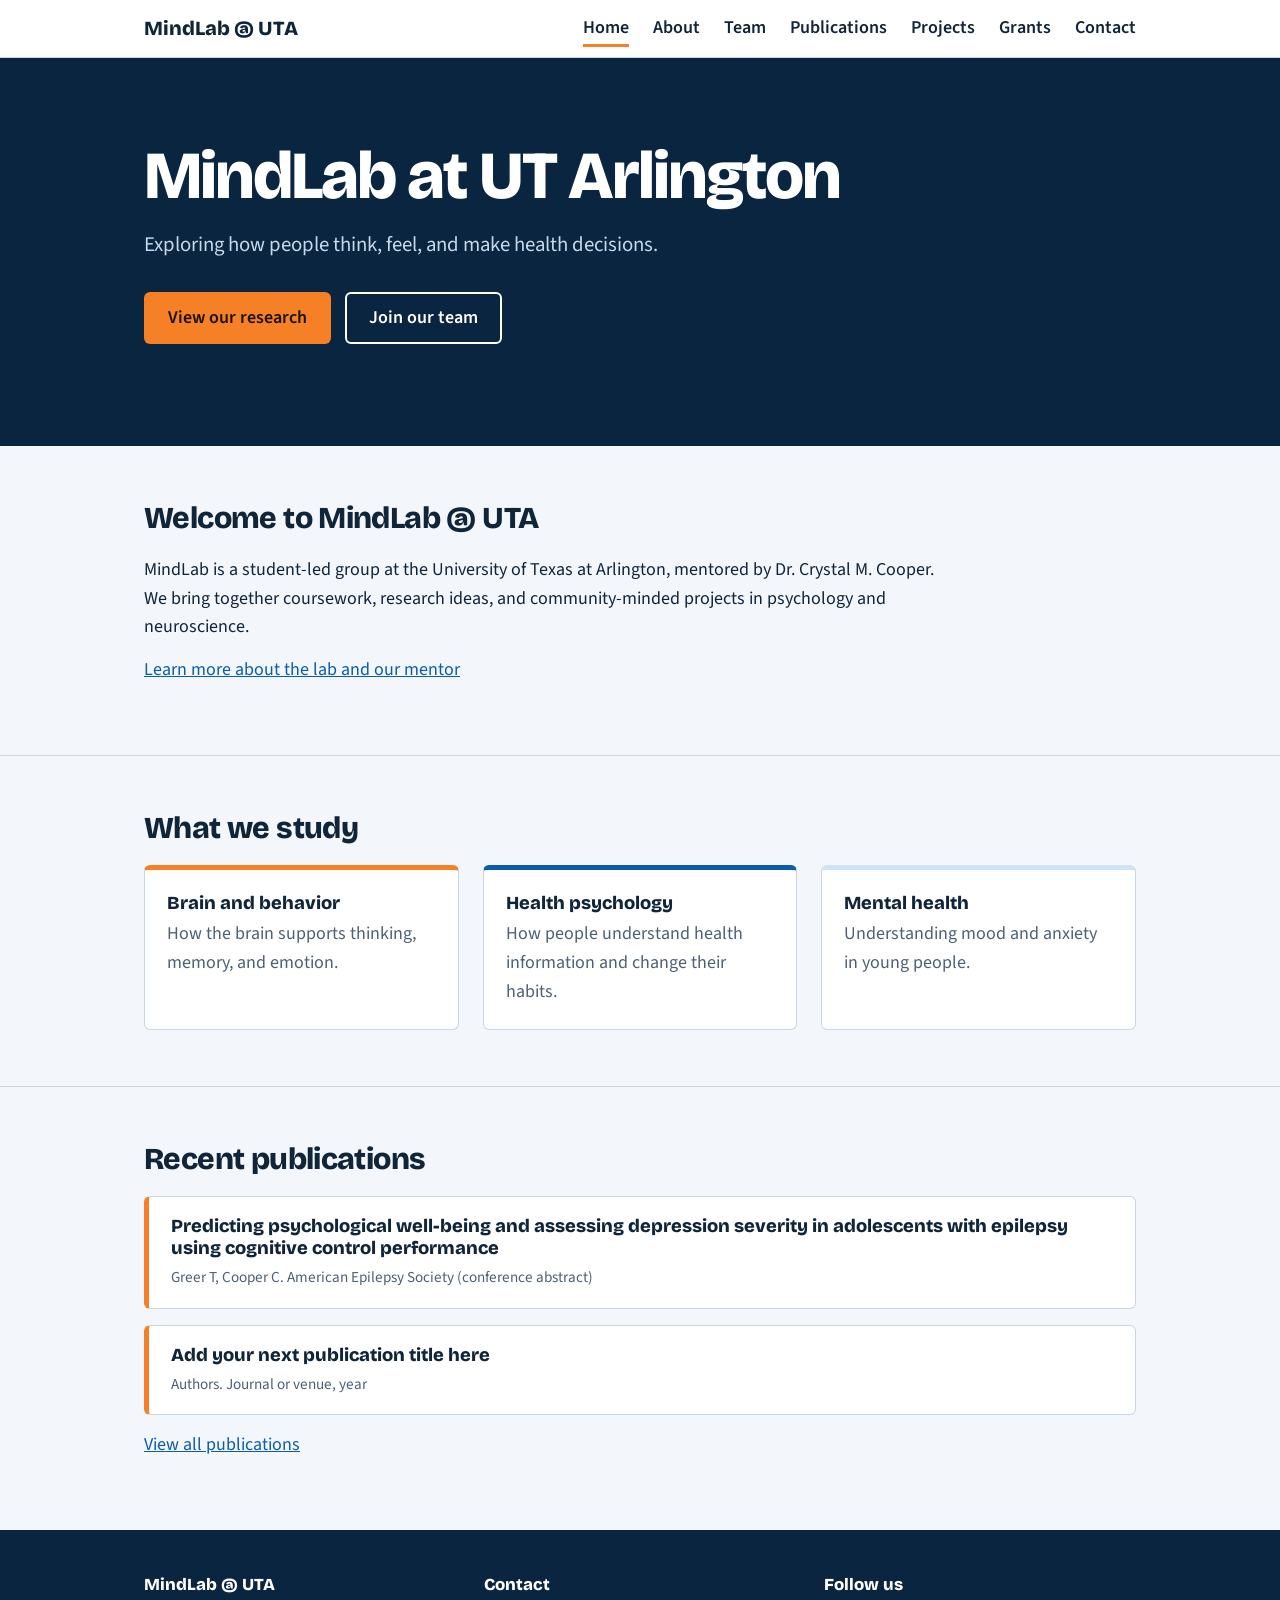
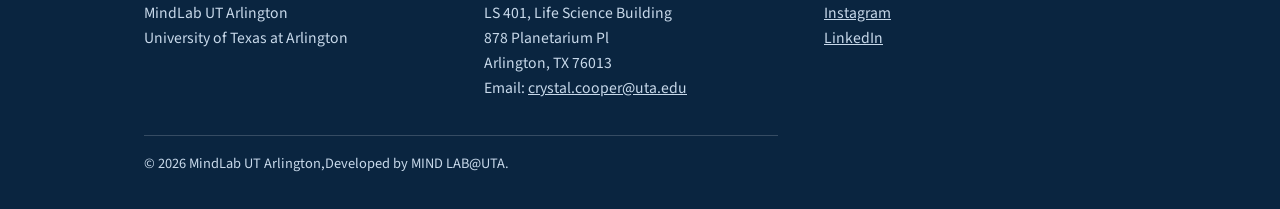
==== commit 2f7e76ff: "Update index.html" ====
--- a/index.html
+++ b/index.html
@@ -84,7 +84,7 @@
         <p><!-- EDIT: replace # with your real links --><a href="#">Instagram</a><br><a href="#">LinkedIn</a></p>
       </div>
     </div>
-    <p class="copy">&copy; 2026 MindLab UT Arlington. A student project, not an official university website.</p>
+    <p class="copy">&copy; 2026 MindLab UT Arlington,Developed by MIND LAB@UTA.</p>
   </div>
 </footer>
 </body>
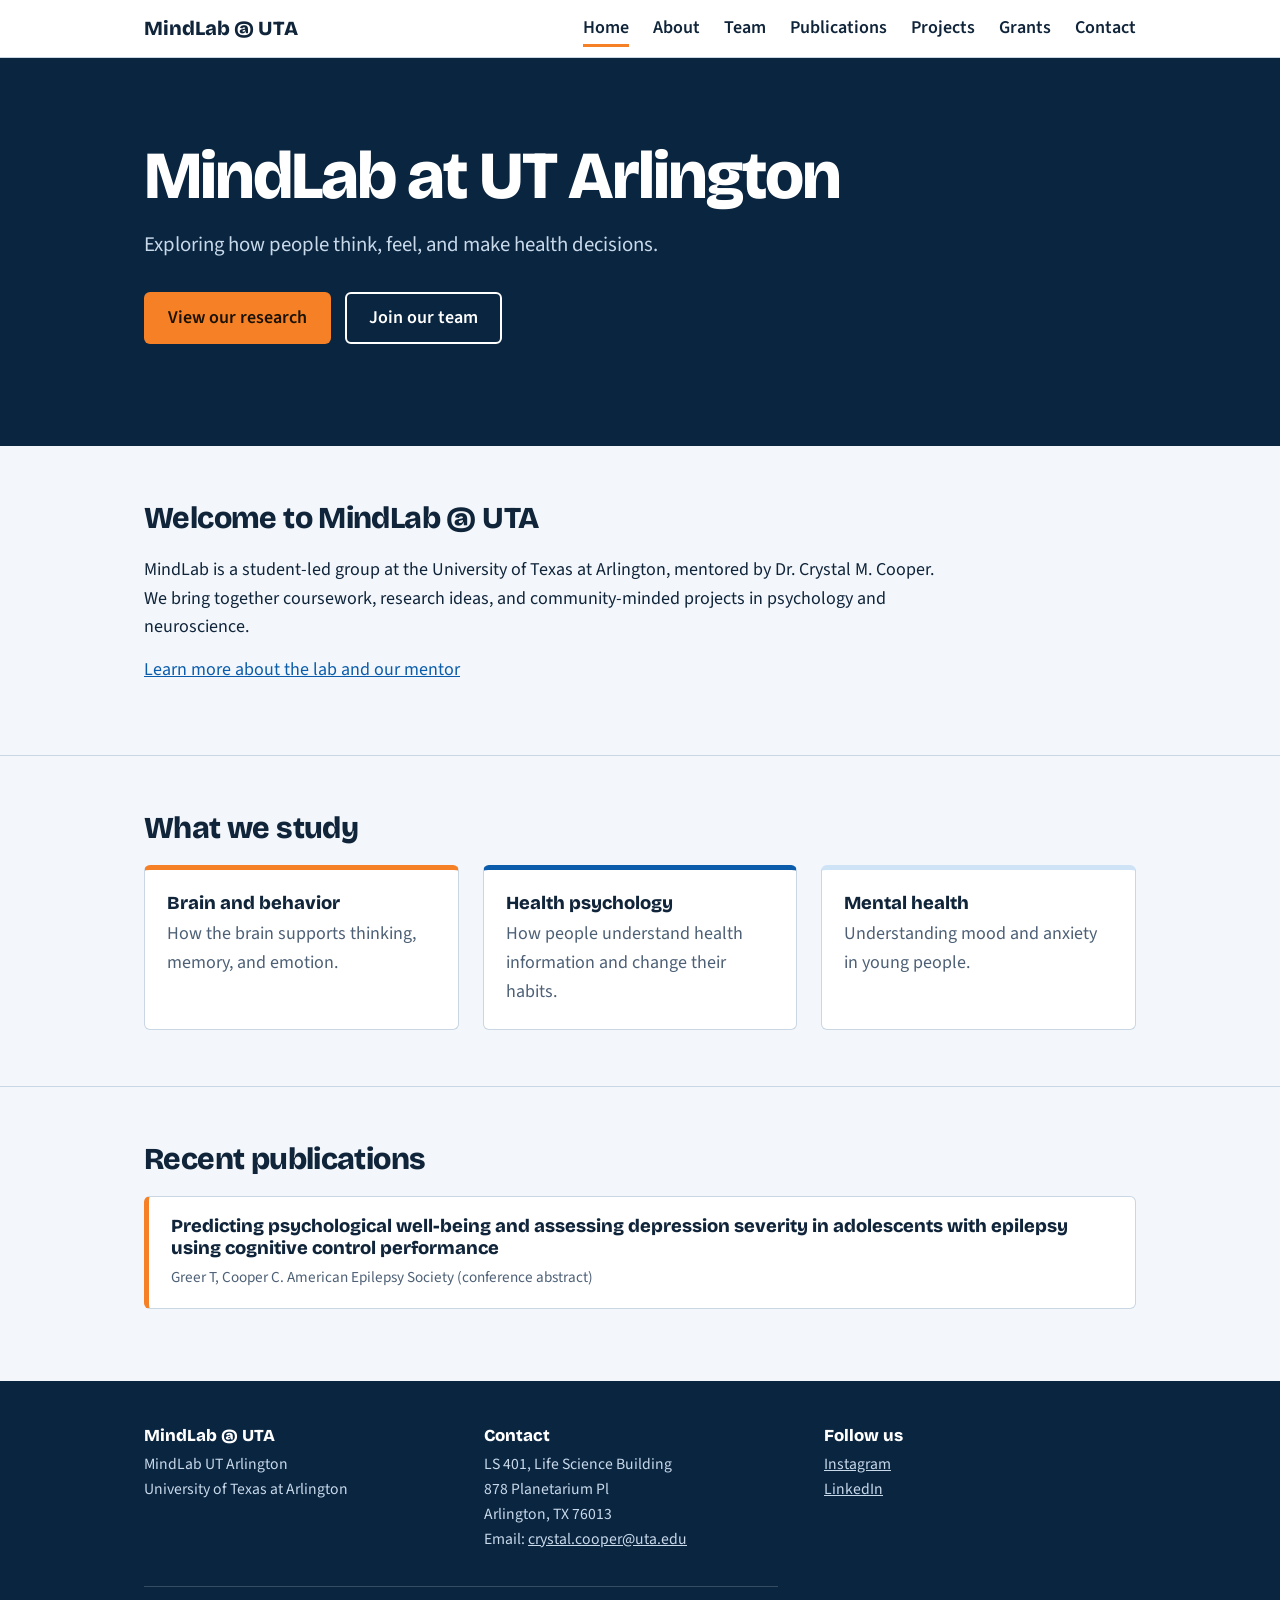
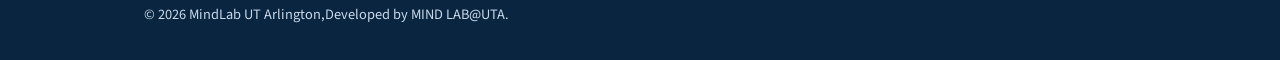
==== commit b0de44d4: "Update index.html" ====
--- a/index.html
+++ b/index.html
@@ -59,13 +59,6 @@
       <h3>Predicting psychological well-being and assessing depression severity in adolescents with epilepsy using cognitive control performance</h3>
       <p class="meta">Greer T, Cooper C. American Epilepsy Society (conference abstract)</p>
     </div>
-    <div class="pub">
-      <h3>Add your next publication title here</h3>
-      <p class="meta">Authors. Journal or venue, year</p>
-    </div>
-    <p><a href="publications.html">View all publications</a></p>
-  </div>
-</section>
 </main>
 
 <footer class="site-footer">
